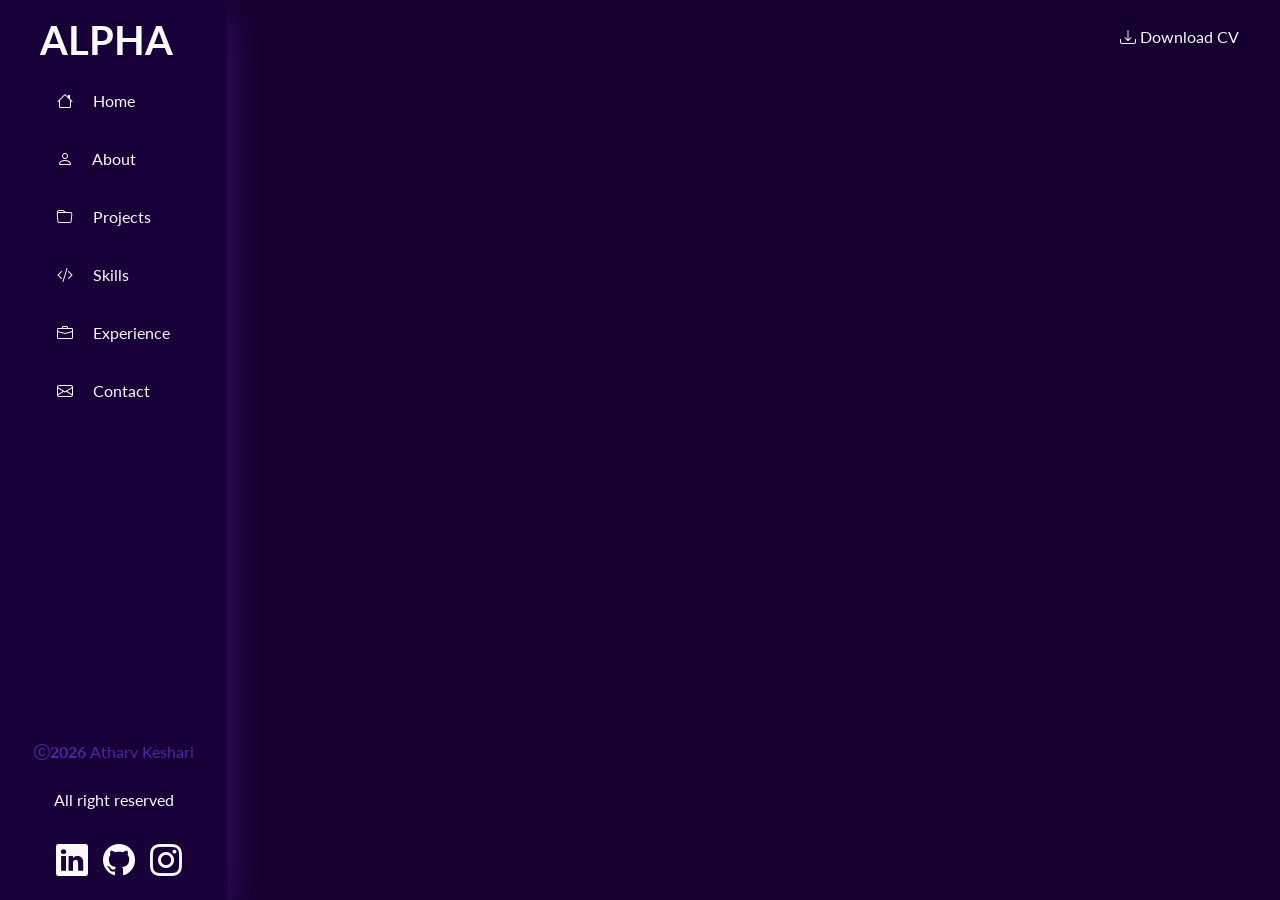
==== index.html @ c4035592 "first part of my protfolio" ====
<!DOCTYPE html>
<html lang="en">

<head>
    <meta charset="UTF-8">
    <meta name="viewport" content="width=device-width, initial-scale=1.0">
    <title>Document</title>
    <link rel="stylesheet" href="https://cdn.jsdelivr.net/npm/bootstrap@5.3.8/dist/css/bootstrap.min.css">
    <link rel="stylesheet" href="https://cdn.jsdelivr.net/npm/bootstrap-icons@1.13.1/font/bootstrap-icons.min.css">
    <link rel="preconnect" href="https://fonts.googleapis.com">
    <link rel="preconnect" href="https://fonts.gstatic.com" crossorigin>
    <link
        href="https://fonts.googleapis.com/css2?family=Lato:ital,wght@0,100;0,300;0,400;0,700;0,900;1,100;1,300;1,400;1,700;1,900&display=swap"
        rel="stylesheet">
    <link rel="stylesheet" href="header.css">
    <link rel="stylesheet" href="style.css">
</head>
<body>
    <div id="header"></div>
    <div class="overlay"></div>

    
    <div class="download-cv">
        <button><i class="bi bi-download"></i> Download CV</button>
    </div>

    <script src="https://cdn.jsdelivr.net/npm/bootstrap@5.3.8/dist/js/bootstrap.bundle.min.js"></script>
    <script src="header.js"></script>
</body>
</html>
---- header.css ----
/* Header */

.menu-btn {
    padding: 0.05rem 0.5rem;
    border: 1px solid var(--bg-sidebar);
    border-radius: 8px;
    font-size: 1.5rem;
    color: var(--text-primary);
    background-color: var(--bg-sidebar);
    display: block;
    margin: 0.3rem 0.5rem;
}

.menu-btn:hover {
    border: 1px solid var(--bg-hover);
    background-color: var(--bg-hover);
    box-shadow: var(--shadow-lg);
}

.sidebar {
    display: none;
    padding: 0.3rem 1rem;
    position: fixed;
    top: 0;
    left: 0;
    z-index: 999;
    background-color: var(--bg-sidebar);
    flex-direction: column;
    justify-content: space-between;
    align-items: center;
    height: 100%;
    box-shadow: var(--shadow-lg);
}

.overlay {
    position: fixed;
    inset: 0;
    background: rgba(0, 0, 0, 0.3);
    backdrop-filter: blur(6px);
    -webkit-backdrop-filter: blur(6px);
    opacity: 0;
    visibility: hidden;
    transition: all 0.3s ease;
    z-index: 998;
}

.overlay.active {
    opacity: 1;
    visibility: visible;
}

.head-txt {
    margin: 0 0.5rem;
}

.head-link ul {
    list-style: none;
    margin: 0%;
    padding: 0%;
}

.head-link ul a {
    text-decoration: none;
    color: var(--text-primary);
}

.head-link li {
    padding: 0.5rem;
    border-radius: 8px;
    margin: 1rem;
    border: 1px solid var(--bg-sidebar);
}

.head-link i {
    margin-right: 1rem;
}

.lower-sidebar {
    display: flex;
    flex-direction: column;
    justify-content: space-between;
    align-items: center;
}

.c-txt {
    color: var(--glow-purple);
}

.side-link span {
    font-size: 2rem;
    margin-left: 0.7rem;
    margin-top: 0;
}

.side-link a {
    text-decoration: none;
    color: var(--text-primary);
}

@media (min-width: 768px) {

    .sidebar {
        padding: 1rem 2rem;
        display: flex;
        /* position: fixed;
        top: 0;
        left: 0;
        z-index: 999;
        background-color: var(--bg-sidebar);
        flex-direction: column;
        justify-content: space-between;
        align-items: center;
        height: 100%;
        box-shadow: var(--shadow-lg); */
    }

    .menu-btn {
        display: none;
    }

}
---- style.css ----
* {
    margin: 0;
    padding: 0;
    box-sizing: border-box;
    font-family: "Lato", sans-serif;
}

:root {
    /* Primary Brand Colors */
    --primary: #7C3AED;
    --primary-light: #A855F7;
    --primary-dark: #5B21B6;
    --accent: #C084FC;

    /* Background Colors */
    --bg-main: #14002E;
    --bg-secondary: #1E0A4B;
    --bg-card: #22104D;
    --bg-sidebar: #180038;
    --bg-hover: #2D0B66;

    /* Gradient Colors */
    --gradient-start: #14002E;
    --gradient-middle: #2D0B66;
    --gradient-end: #7C3AED;

    /* Text Colors */
    --text-primary: #F8FAFC;
    --text-secondary: #C4B5FD;
    --text-muted: #A78BFA;
    --text-disabled: #7E6BB8;

    /* Border Colors */
    --border-primary: #5B21B6;
    --border-secondary: #6D28D9;
    --border-light: rgba(168, 85, 247, 0.2);

    /* Glow Effects */
    --glow-purple: rgba(124, 58, 237, 0.6);
    --glow-pink: rgba(168, 85, 247, 0.5);
    --glow-light: rgba(192, 132, 252, 0.4);

    /* Status Colors */
    --success: #22C55E;
    --warning: #F59E0B;
    --danger: #EF4444;
    --info: #3B82F6;

    /* Shadows */
    --shadow-sm: 0 4px 12px rgba(124, 58, 237, 0.15);
    --shadow-md: 0 8px 24px rgba(124, 58, 237, 0.25);
    --shadow-lg: 0 12px 40px rgba(124, 58, 237, 0.35);

    /* Common Gradients */
    --gradient-primary: linear-gradient(90deg,
            #7C3AED,
            #A855F7);

    --gradient-background: linear-gradient(135deg,
            #14002E 0%,
            #2D0B66 45%,
            #7C3AED 100%);

    --gradient-card: linear-gradient(180deg,
            rgba(124, 58, 237, 0.15),
            rgba(34, 16, 77, 0.9));
}

body {
    background: var(--bg-main);
    color: var(--text-primary);
    display: flex;
    align-items: start;
    justify-content: start;
    height: 100%;
    width: 100%;
}

.a-home:hover {
    background-color: var(--bg-hover);
    box-shadow: var(--shadow-lg);
    border: 1px solid var(--bg-hover);
}

#header{
    position: fixed;
    height: 100%;
    top: 0px;
    z-index: 999;
    transition: all 0.3s ease;
}

.download-cv{
    padding: 1rem 2rem;
    display: flex;
    justify-content: end;
    align-items: end;
    width: 100%;
}

.download-cv button{
    padding: 0.5rem;
    border-radius: 8px;
    background-color: var(--bg-main);
    color: var(--text-primary);
    border: none;
    transition: all 0.4s ease-in-out;
    border: 1px solid var(--bg-main);
}

.download-cv button:hover{
    border: 1px solid #2D0B66;
    box-shadow: var(--shadow-lg);
}
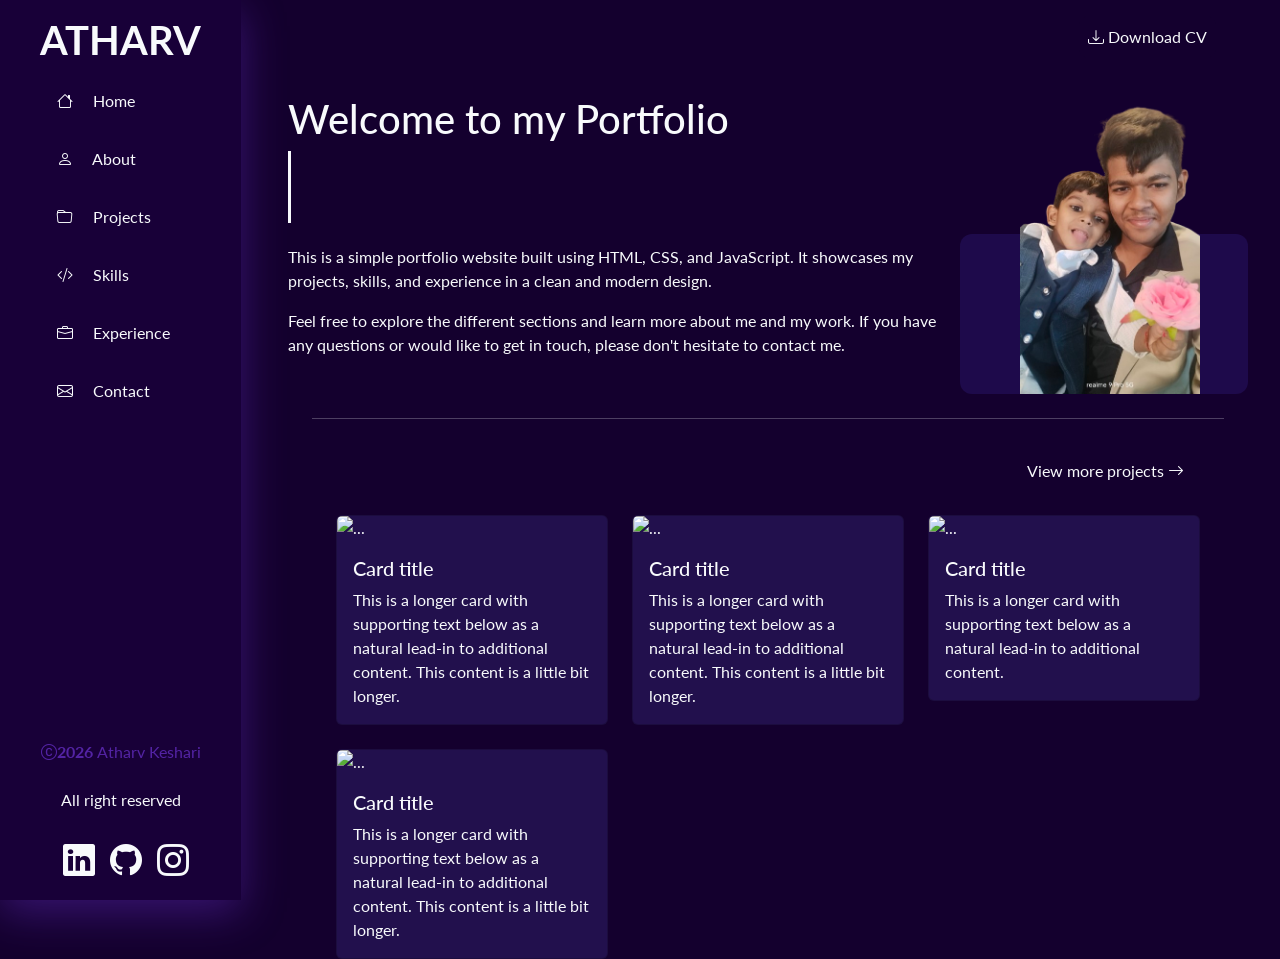
==== commit 36703d3f: "improved my webpage" ====
--- a/index.html
+++ b/index.html
@@ -15,16 +15,86 @@
     <link rel="stylesheet" href="header.css">
     <link rel="stylesheet" href="style.css">
 </head>
+
 <body>
     <div id="header"></div>
     <div class="overlay"></div>
 
-    
-    <div class="download-cv">
-        <button><i class="bi bi-download"></i> Download CV</button>
+    <div class="content">
+        <div class="download-cv">
+            <button><i class="bi bi-download"></i> Download CV</button>
+        </div>
+
+        <div class="main">
+            <div class="main-intro">
+                <h1>Welcome to my Portfolio</h1>
+                <p class="intro">HI!! I AM ATHARV KESHARI</p>
+                <p>This is a simple portfolio website built using HTML, CSS, and JavaScript. It showcases my projects,
+                    skills, and experience in a clean and modern design.</p>
+                <p>Feel free to explore the different sections and learn more about me and my work. If you have any
+                    questions or would like to get in touch, please don't hesitate to contact me.</p>
+            </div>
+
+            <div class="outer-img">
+                <div class="img-bg">
+                    <img src="Img/IMG20250516012239-removebg-preview.png" alt="">
+                </div>
+
+            </div>
+        </div>
+
+        <hr class="m-4">
+
+        <div class="outer-project-section">
+            <div class="more-p-link">
+                <a href="">View more projects <i class="bi bi-arrow-right"></i> </a>
+            </div>
+            <div class="row row-cols-1 row-cols-md-3 g-4">
+                <div class="col">
+                    <div class="card">
+                        <img src="..." class="card-img-top" alt="...">
+                        <div class="card-body">
+                            <h5 class="card-title">Card title</h5>
+                            <p class="card-text">This is a longer card with supporting text below as a natural lead-in
+                                to additional content. This content is a little bit longer.</p>
+                        </div>
+                    </div>
+                </div>
+                <div class="col">
+                    <div class="card">
+                        <img src="..." class="card-img-top" alt="...">
+                        <div class="card-body">
+                            <h5 class="card-title">Card title</h5>
+                            <p class="card-text">This is a longer card with supporting text below as a natural lead-in
+                                to additional content. This content is a little bit longer.</p>
+                        </div>
+                    </div>
+                </div>
+                <div class="col">
+                    <div class="card">
+                        <img src="..." class="card-img-top" alt="...">
+                        <div class="card-body">
+                            <h5 class="card-title">Card title</h5>
+                            <p class="card-text">This is a longer card with supporting text below as a natural lead-in
+                                to additional content.</p>
+                        </div>
+                    </div>
+                </div>
+                <div class="col">
+                    <div class="card">
+                        <img src="..." class="card-img-top" alt="...">
+                        <div class="card-body">
+                            <h5 class="card-title">Card title</h5>
+                            <p class="card-text">This is a longer card with supporting text below as a natural lead-in
+                                to additional content. This content is a little bit longer.</p>
+                        </div>
+                    </div>
+                </div>
+            </div>
+        </div>
     </div>
-
     <script src="https://cdn.jsdelivr.net/npm/bootstrap@5.3.8/dist/js/bootstrap.bundle.min.js"></script>
     <script src="header.js"></script>
 </body>
+
 </html>
--- a/header.css
+++ b/header.css
@@ -11,10 +11,9 @@
     margin: 0.3rem 0.5rem;
 }
 
-.menu-btn:hover {
-    border: 1px solid var(--bg-hover);
-    background-color: var(--bg-hover);
-    box-shadow: var(--shadow-lg);
+.menu-btn:focus-visible {
+    outline: 2px solid var(--glow-purple);
+    outline-offset: 3px;
 }
 
 .sidebar {
@@ -40,7 +39,7 @@
     -webkit-backdrop-filter: blur(6px);
     opacity: 0;
     visibility: hidden;
-    transition: all 0.3s ease;
+    transition: 0.3s ease;
     z-index: 998;
 }
 
@@ -114,6 +113,8 @@
         box-shadow: var(--shadow-lg); */
     }
 
+    
+
     .menu-btn {
         display: none;
     }
--- a/style.css
+++ b/style.css
@@ -82,7 +82,7 @@
     border: 1px solid var(--bg-hover);
 }
 
-#header{
+#header {
     position: fixed;
     height: 100%;
     top: 0px;
@@ -90,7 +90,18 @@
     transition: all 0.3s ease;
 }
 
-.download-cv{
+.content{
+    margin: 0 2rem 0 18rem;
+}
+
+.main{
+    display: flex;
+    align-items: center;
+    justify-content: center;
+    width: 100%;
+}
+
+.download-cv {
     padding: 1rem 2rem;
     display: flex;
     justify-content: end;
@@ -98,7 +109,7 @@
     width: 100%;
 }
 
-.download-cv button{
+.download-cv button {
     padding: 0.5rem;
     border-radius: 8px;
     background-color: var(--bg-main);
@@ -108,7 +119,135 @@
     border: 1px solid var(--bg-main);
 }
 
-.download-cv button:hover{
+.download-cv button:hover {
     border: 1px solid #2D0B66;
     box-shadow: var(--shadow-lg);
+}
+
+.intro {
+    font-size: 3rem;
+    font-family: 'Franklin Gothic Medium', 'Arial Narrow', Arial, sans-serif;
+    display: inline-block;
+    overflow: hidden;
+    white-space: nowrap;
+    border-right: 0.2rem solid var(--text-primary);
+    width: 0;
+    animation: typing 8s steps(18, end) infinite,
+        blink 0.5s step-end infinite;
+}
+
+@keyframes typing {
+    0% {
+        width: 0;
+    }
+
+    25%{
+        width: 12ch;
+    }
+
+    50% {
+        width: 24ch;
+    }
+
+    75%{
+        width: 12ch;
+    }
+
+    100% {
+        width: 0ch;
+    }
+}
+
+@keyframes blink {
+    50% {
+        border-color: transparent;
+    }
+}
+
+.outer-img {
+    width: 50%;
+    display: flex;
+    align-items: center;
+    justify-content: center;
+}
+
+.img-bg:hover {
+    transition: 0.5s ease-in-out;
+    box-shadow: var(--shadow-lg);
+}
+
+.img-bg {
+    background-color: var(--bg-secondary);
+    padding: 0 3rem;
+    margin-top: 10rem;
+    height: 10rem;
+    width: 18rem;
+    border-radius: 12px;
+    display: flex;
+    align-items: end;
+    justify-content: end;
+}
+
+.img-bg img {
+    height: 20rem;
+    transition: 0.5s ease-in-out;
+}
+
+.img-bg img:hover {
+    transform: scale(1.05);
+}
+
+@media (width<= 768px) {
+    .main{
+        flex-direction: column-reverse;
+    }
+
+    .content{
+        margin: 0 2rem;
+    }
+
+    .intro{
+        font-size: 1rem;
+    }
+}
+
+@media (968px >= width > 768px) {
+    .main-intro .intro{
+        font-size: 1rem;
+    }
+}
+
+@media (1258px > width > 968px) {
+    .intro{
+        font-size: 1.2rem;
+    }
+}
+
+.outer-project-section{
+    padding: 0 3rem;
+}
+
+.more-p-link{
+    display: flex;
+    align-items: center;
+    justify-content: end;
+    padding: 1rem;
+    padding-bottom: 2rem;
+}
+
+.more-p-link a{
+    text-decoration: none;
+    color: var(--text-primary);
+}
+
+.card{
+    background-color: var(--bg-card);
+    color: var(--text-primary);
+}
+
+.card:hover{
+    transition: 0.5s ease;
+    transform: scale(1.05);
+    background-color: var(--gradient-card);
+    box-shadow: var(--shadow-lg);
 }
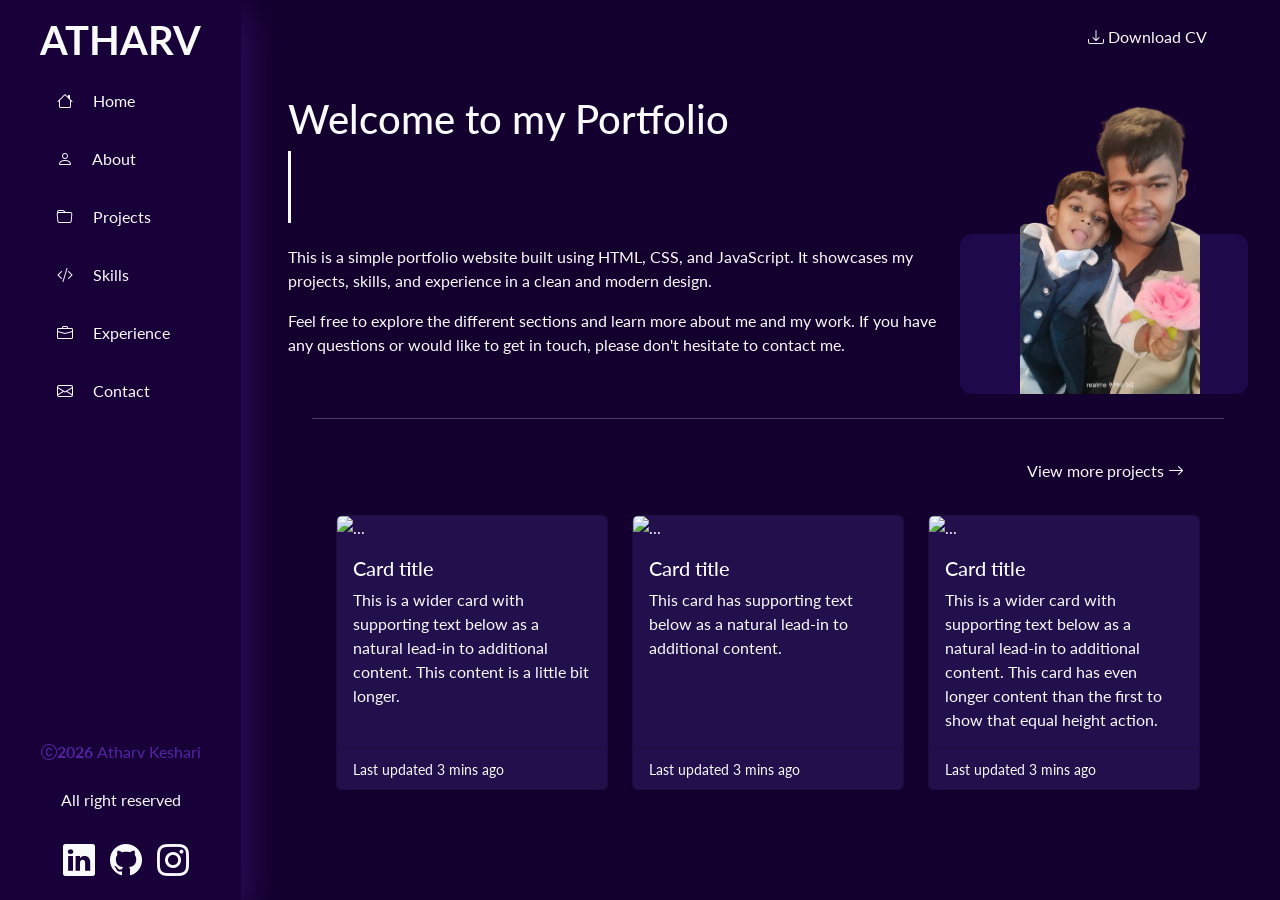
==== commit fdad09ca: "edited profile" ====
--- a/index.html
+++ b/index.html
@@ -45,48 +45,48 @@
 
         <hr class="m-4">
 
-        <div class="outer-project-section">
+        <div class="outer-project-section mb-5">
             <div class="more-p-link">
                 <a href="">View more projects <i class="bi bi-arrow-right"></i> </a>
             </div>
             <div class="row row-cols-1 row-cols-md-3 g-4">
                 <div class="col">
-                    <div class="card">
+                    <div class="card h-100">
                         <img src="..." class="card-img-top" alt="...">
                         <div class="card-body">
                             <h5 class="card-title">Card title</h5>
-                            <p class="card-text">This is a longer card with supporting text below as a natural lead-in
-                                to additional content. This content is a little bit longer.</p>
+                            <p class="card-text">This is a wider card with supporting text below as a natural lead-in to
+                                additional content. This content is a little bit longer.</p>
+                        </div>
+                        <div class="card-footer">
+                            <small class="text-body-primary">Last updated 3 mins ago</small>
                         </div>
                     </div>
                 </div>
                 <div class="col">
-                    <div class="card">
+                    <div class="card h-100">
                         <img src="..." class="card-img-top" alt="...">
                         <div class="card-body">
                             <h5 class="card-title">Card title</h5>
-                            <p class="card-text">This is a longer card with supporting text below as a natural lead-in
-                                to additional content. This content is a little bit longer.</p>
+                            <p class="card-text">This card has supporting text below as a natural lead-in to additional
+                                content.</p>
+                        </div>
+                        <div class="card-footer">
+                            <small class="text-body-primary">Last updated 3 mins ago</small>
                         </div>
                     </div>
                 </div>
                 <div class="col">
-                    <div class="card">
+                    <div class="card h-100">
                         <img src="..." class="card-img-top" alt="...">
                         <div class="card-body">
                             <h5 class="card-title">Card title</h5>
-                            <p class="card-text">This is a longer card with supporting text below as a natural lead-in
-                                to additional content.</p>
+                            <p class="card-text">This is a wider card with supporting text below as a natural lead-in to
+                                additional content. This card has even longer content than the first to show that equal
+                                height action.</p>
                         </div>
-                    </div>
-                </div>
-                <div class="col">
-                    <div class="card">
-                        <img src="..." class="card-img-top" alt="...">
-                        <div class="card-body">
-                            <h5 class="card-title">Card title</h5>
-                            <p class="card-text">This is a longer card with supporting text below as a natural lead-in
-                                to additional content. This content is a little bit longer.</p>
+                        <div class="card-footer">
+                            <small class="text-body-primary">Last updated 3 mins ago</small>
                         </div>
                     </div>
                 </div>
